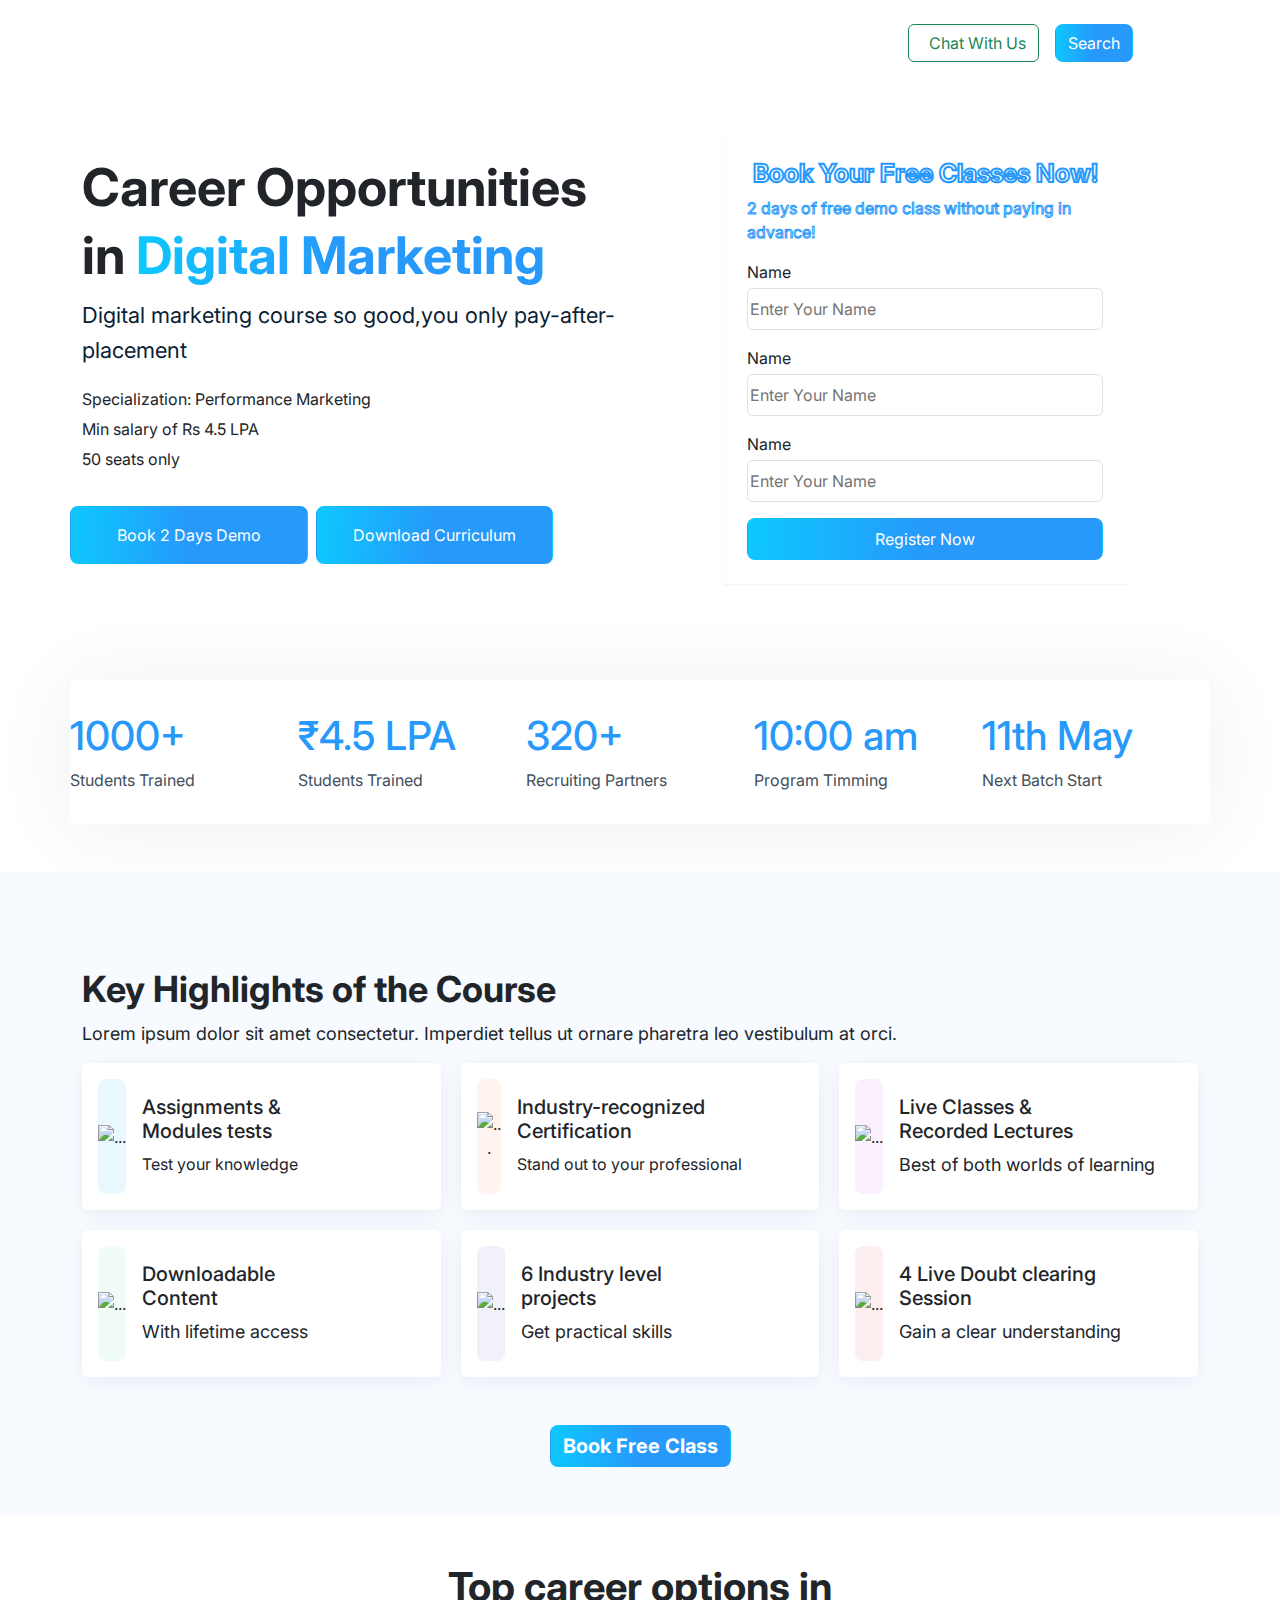
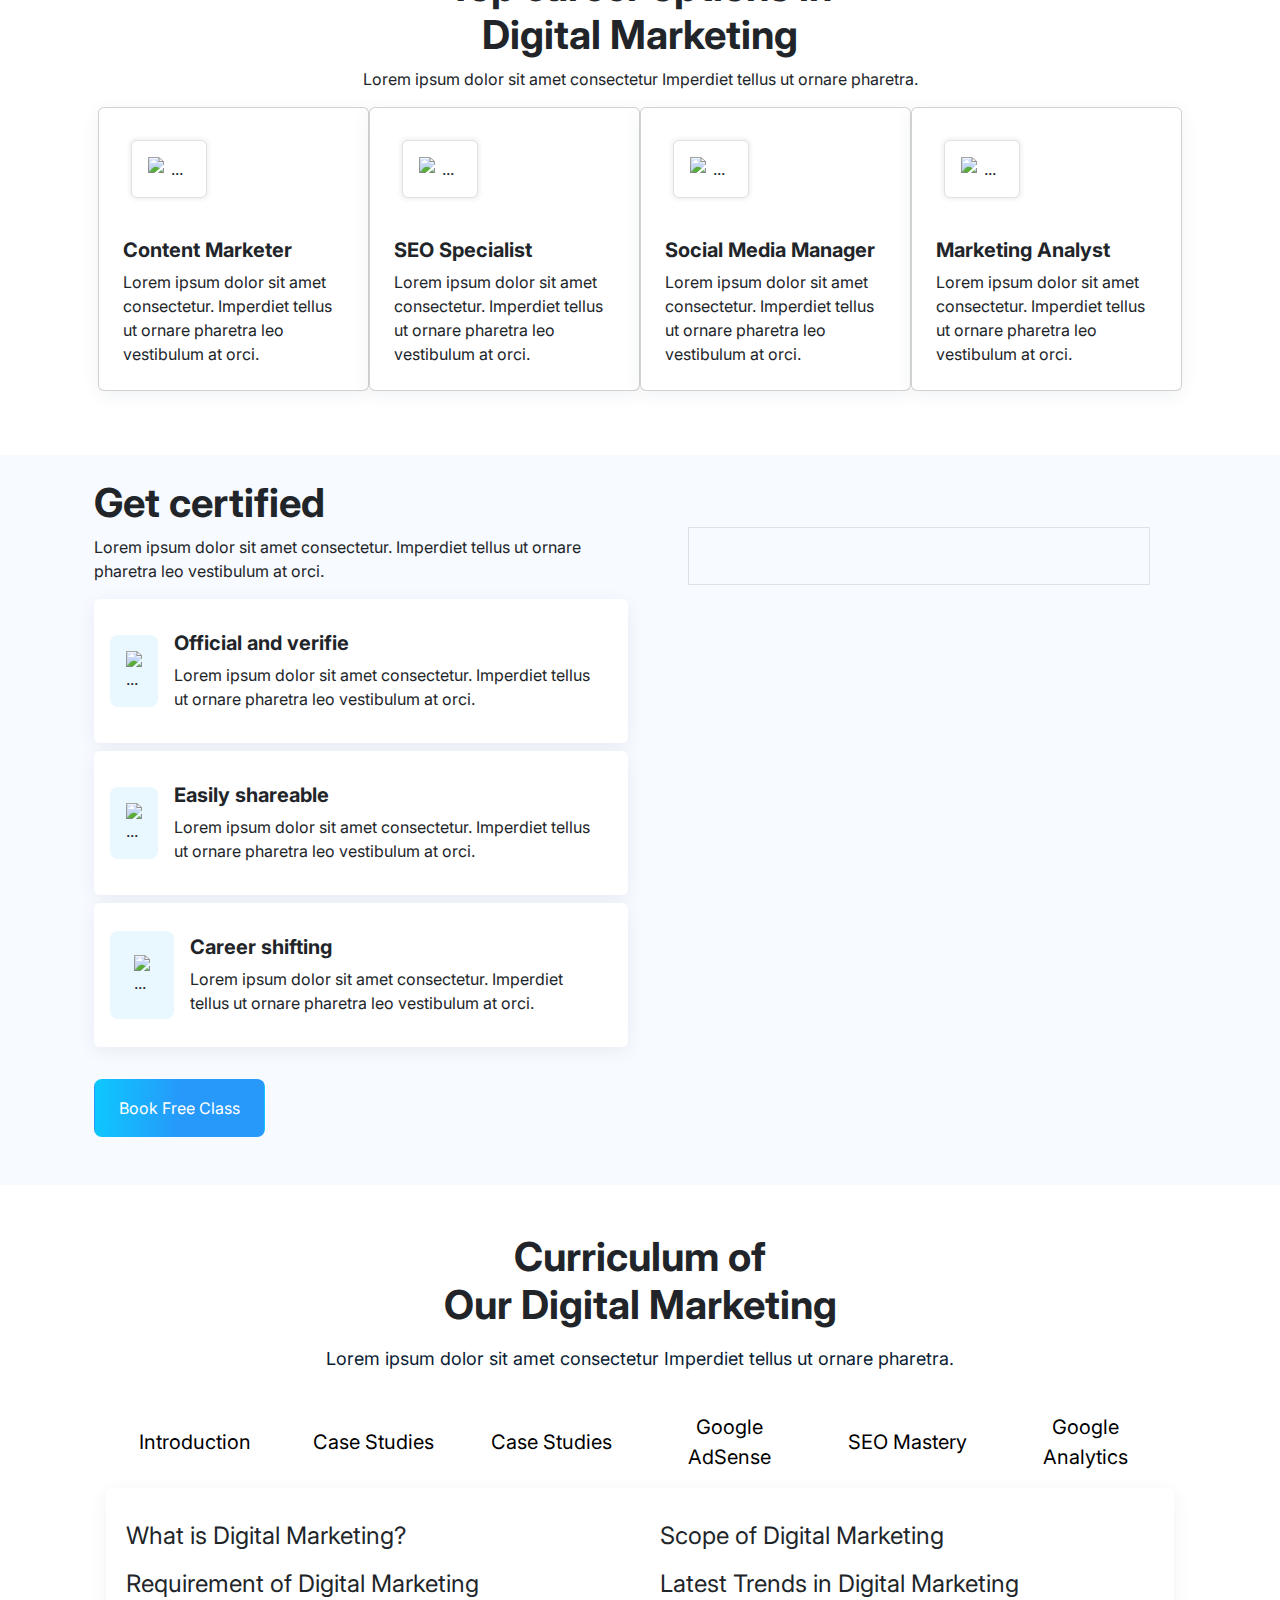
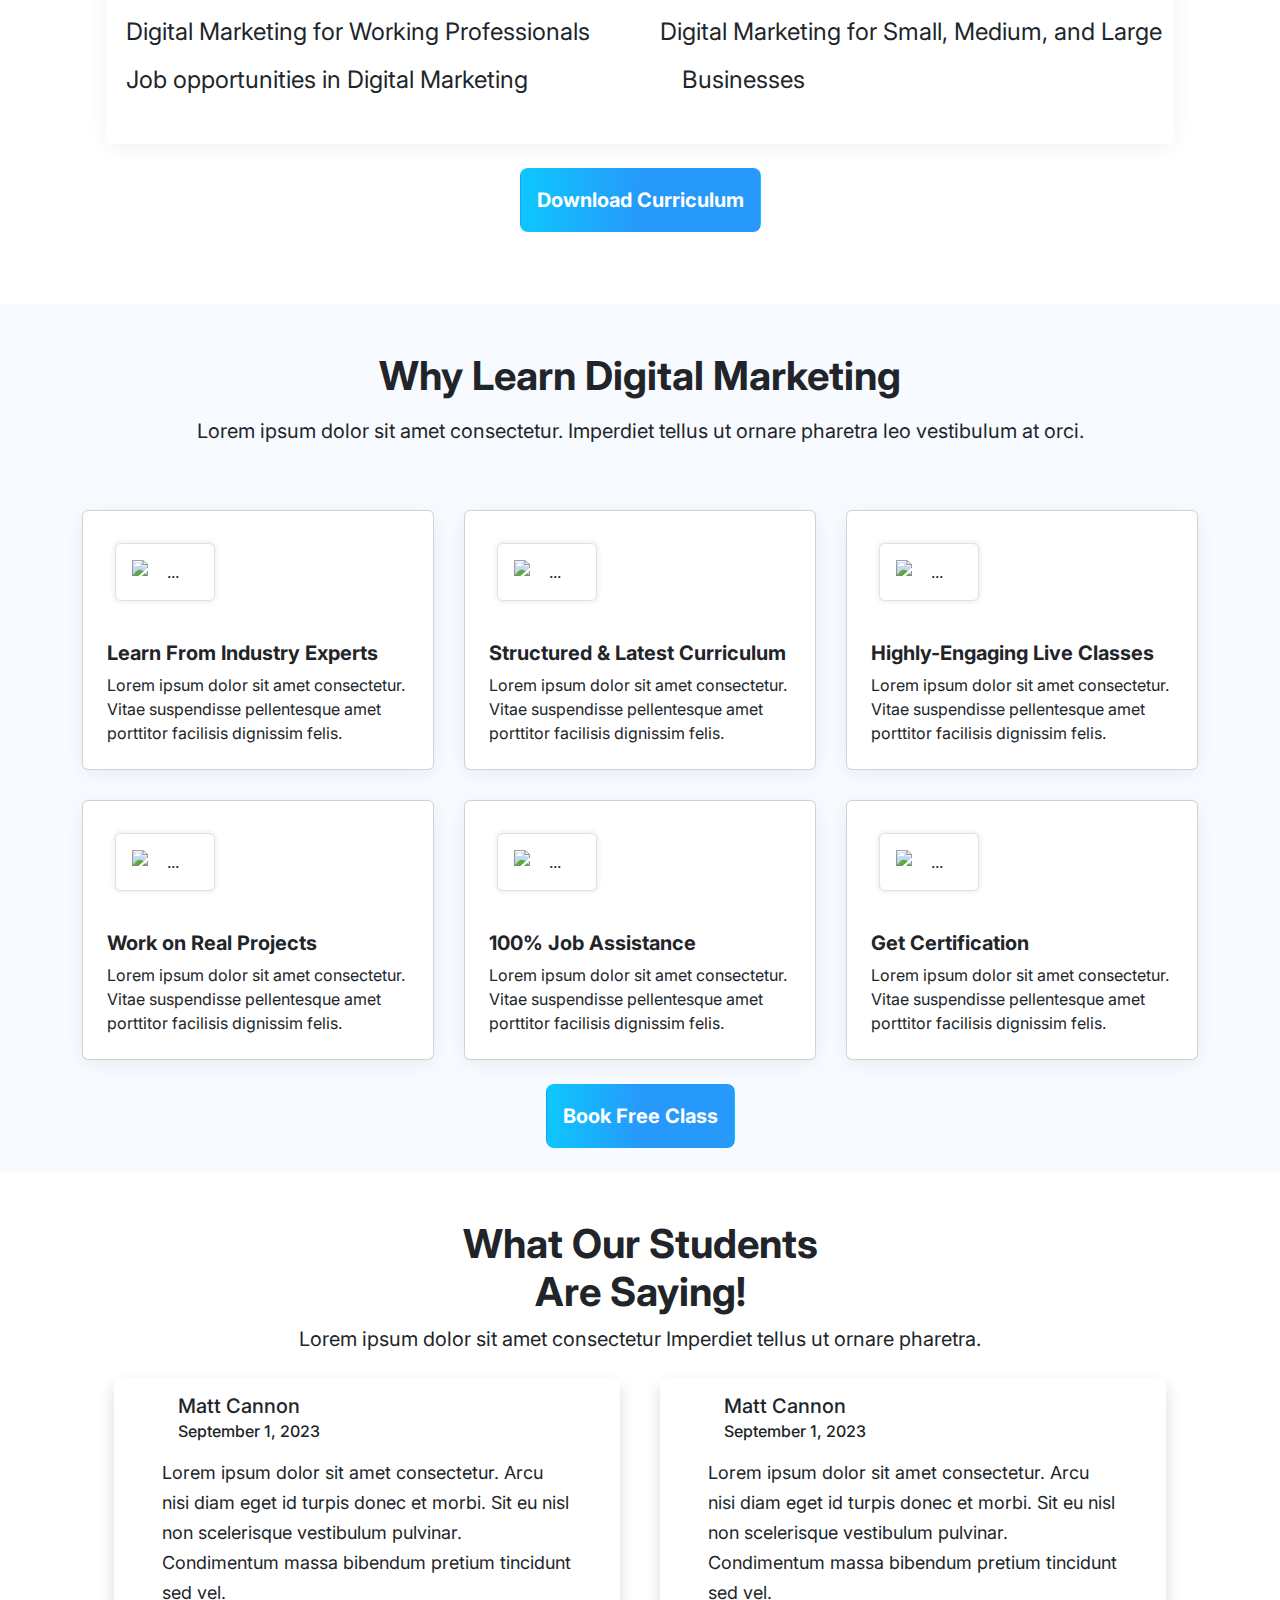
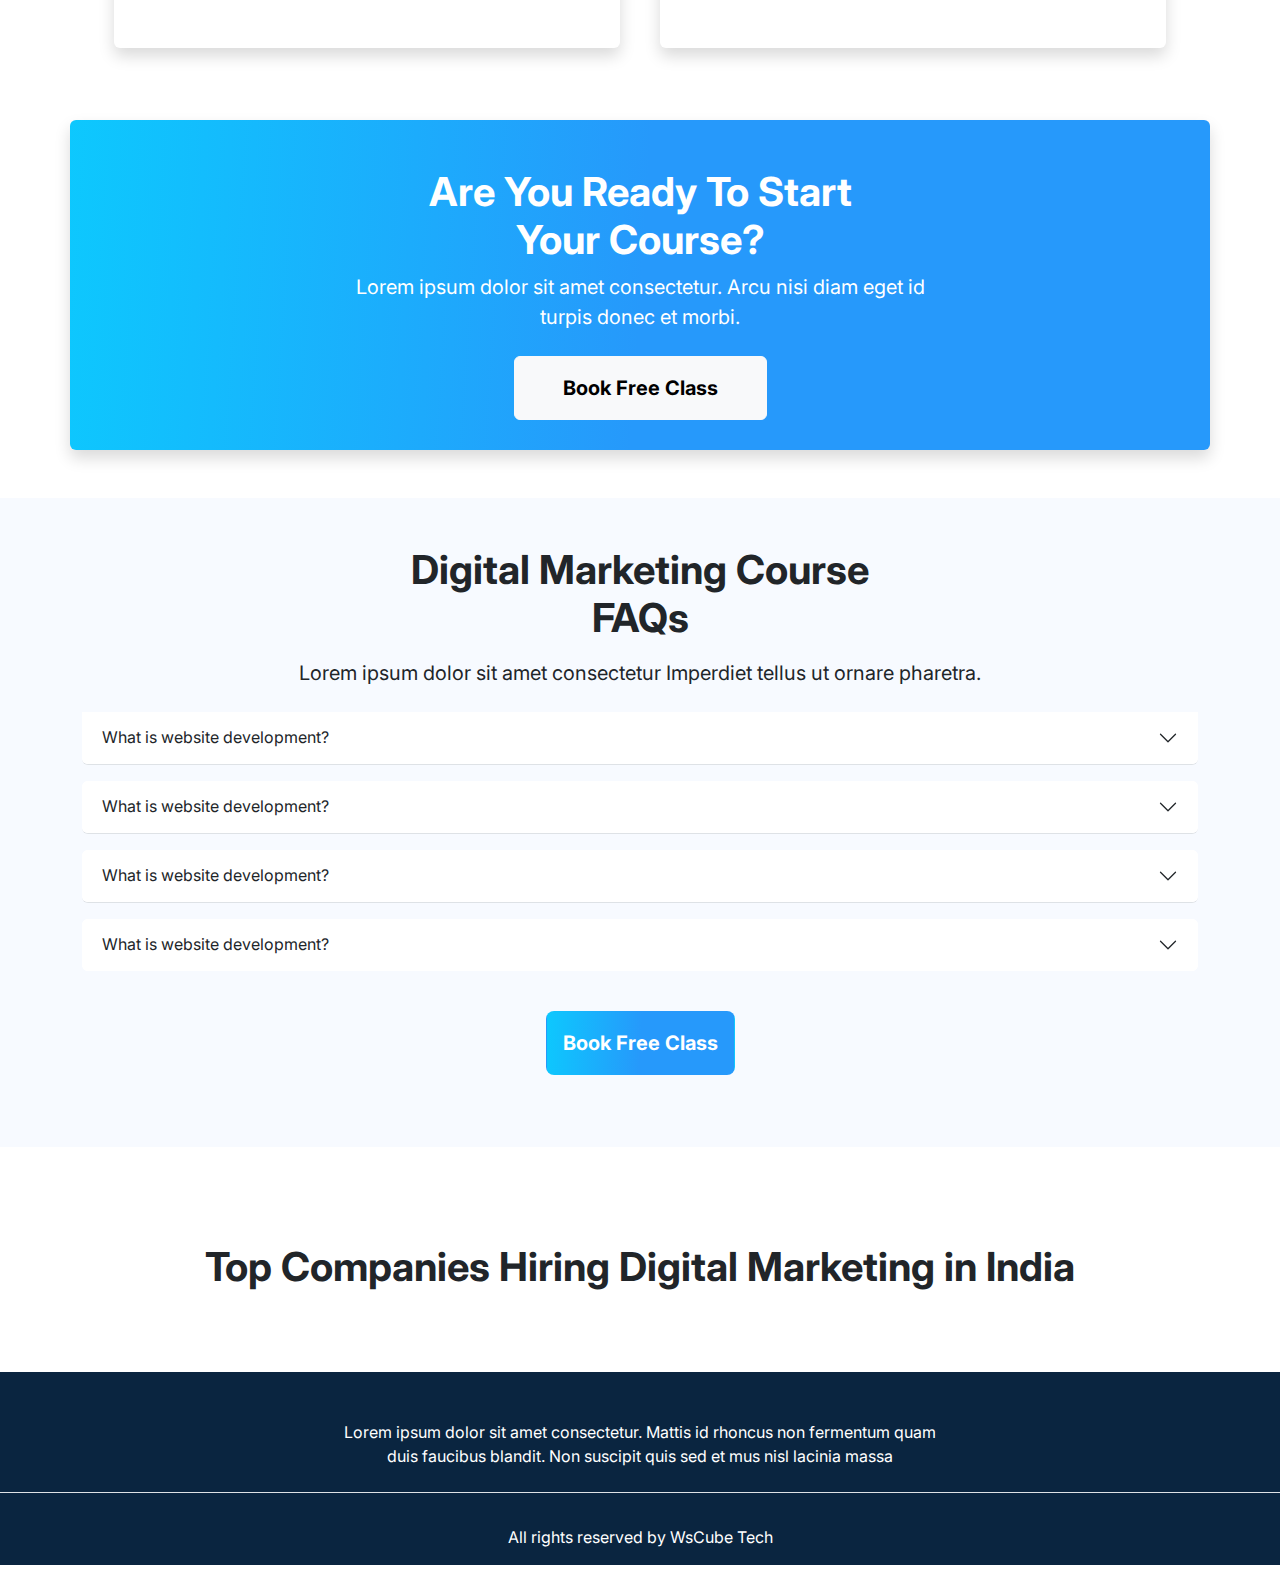
==== figma.html @ 035913d4 "Complete1" ====
<!DOCTYPE html>
<html lang="en">
<head>
    <meta charset="UTF-8">
    <meta name="viewport" content="width=device-width, initial-scale=1.0">
    <title>Document</title>
    <link rel="stylesheet" href="https://cdnjs.cloudflare.com/ajax/libs/font-awesome/6.5.2/css/all.min.css" integrity="sha512-SnH5WK+bZxgPHs44uWIX+LLJAJ9/2PkPKZ5QiAj6Ta86w+fsb2TkcmfRyVX3pBnMFcV7oQPJkl9QevSCWr3W6A==" crossorigin="anonymous" referrerpolicy="no-referrer" />
    <link href="https://cdn.jsdelivr.net/npm/bootstrap@5.3.3/dist/css/bootstrap.min.css" rel="stylesheet" integrity="sha384-QWTKZyjpPEjISv5WaRU9OFeRpok6YctnYmDr5pNlyT2bRjXh0JMhjY6hW+ALEwIH" crossorigin="anonymous">
    <link rel="stylesheet" href="./css/style.css">
    <link rel="stylesheet" href="./css/media.css">
</head>
<body>
    <header>
        <nav class="navbar bg-body-light">
            <div class="container-fluid">
              <a class="navbar-brand">
                <img src="./img/logo_black 1.svg" alt="" class="logo">
              </a>
              <form class="d-flex" role="search">
                <button class="btn rounded border-success text-success me-sm-3 me-1 fa-whatsapp-btn">
                  <i class="fa-brands fa-whatsapp me-0 me-sm-2"></i>
                    <span class="d-none d-sm-inline">Chat With Us</span>
                </button>
                <button class="btn themeBtn" type="submit">
                  <i class="fa-solid fa-magnifying-glass d-sm-none d-inline"></i>
                  <span class="d-none d-sm-inline">Search</span>
                </button>
              </form>
            </div>
          </nav>
    </header>
    <main>
      <section class="hero-section">
        <div class="container">
          <div class="row row-cols-1 row-cols-lg-2 align-items-center py-4">
            <div class="col">
              <h1>Career Opportunities <br>in <span>Digital Marketing</span></h1>
              <p>Digital marketing course so good,you only pay-after-placement</p>
              <ul class="p-0">
                <li>
                  <i class="fa-solid fa-circle-check"></i>
                  <span>Specialization: Performance Marketing</span>
                </li>
                <li>
                  <i class="fa-solid fa-circle-check"></i>
                  <span>Min salary of Rs 4.5 LPA</span>
                </li>
                <li>
                  <i class="fa-solid fa-circle-check"></i>
                  50 seats only
                </li>
              </ul>
              <div class="row pt-3 justify-content-center justify-content-lg-start px-sm-0 px-3">
                <button class="btn col-sm-5 themeBtn me-sm-2 py-3">Book 2 Days Demo</button>
                <button class="btn col-sm-5 themeBtn py-3 mt-sm-0 mt-2">
                  <i class="fa-solid fa-download"></i>
                  <span>Download Curriculum</span>
                </button>
              </div>
            </div>
            <div class="col mt-lg-0 mt-5">
              <div class="hero-section-form py-4 px-sm-5 px-2">
                <form action="" class="bg-white p-4">
                  <div>
                    <h2>Book Your Free Classes Now!</h2>
                    <p>2 days of free demo class without paying in advance!</p>
                  </div>
                  <div>
                    <label for="" class="d-block mb-1">
                      Name
                    </label>
                    <input type="text" placeholder="Enter Your Name" class="w-100 mb-3 py-2 rounded border" >
                  </div>
                  <div>
                    <label for="" class="d-block mb-1">
                      Name
                    </label>
                    <input type="text" placeholder="Enter Your Name" class="w-100 mb-3 py-2 rounded border" >
                  </div>
                  <div>
                    <label for="" class="d-block mb-1">
                      Name
                    </label>
                    <input type="text" placeholder="Enter Your Name" class="w-100 mb-3 py-2 rounded border" >
                  </div>
                  <div>
                    <input type="submit" value="Register Now" class="btn themeBtn w-100 py-2">
                  </div>
                </form>
              </div>
            </div>
          </div>
        </div>
      </section>
      <section class="Batch-detail-section">
        <div class="container py-5 ">
          <div class="row row-cols-lg-5 row-cols-sm-2 rounded row-cols-1 py-3">
            <div class="col pt-3 d-flex d-sm-block justify-content-between align-items-center px-5 px-sm-0">
              <h1>1000+</h1>
              <p>Students Trained</p>
            </div>
            <div class="col pt-3 d-flex d-sm-block justify-content-between align-items-center px-5 px-sm-0">
              <h1>₹4.5 LPA</h1>
              <p>Students Trained</p> 
            </div>
            <div class="col pt-3 d-flex d-sm-block justify-content-between align-items-center px-5 px-sm-0">
              <h1>320+</h1>
              <p>Recruiting Partners</p>
            </div>
            <div class="col pt-3 d-flex d-sm-block justify-content-between align-items-center px-5 px-sm-0">
              <h1>10:00 am</h1>
              <p>Program Timming</p>
            </div>
            <div class="col pt-3 d-flex d-sm-block justify-content-between align-items-center px-5 px-sm-0">
              <h1>11th May</h1>
              <p>Next Batch Start</p>
            </div>
          </div>
        </div>
      </section>
      <section class="highlight-section py-5">
        <div class="container text-center">
          <h4 class="pt-5">Key Highlights of the Course</h4>
          <p>Lorem ipsum dolor sit amet consectetur. Imperdiet tellus ut ornare pharetra leo vestibulum at orci. </p>
          <div class="key-highlights-block mb-5">
            <div class="card border-0 flex-row p-3">
              <div class="inner-img align-content-center align-content-center">
              <img src="./img/Paper.png" alt="..." height="70%" width="70%" >
            </div>
              <div class="card-body text-start">
                <h5 class="card-title">Assignments & <br> Modules tests</h5>
                <p class="card-text fs-6">Test your knowledge</p>
              </div>
            </div>
            <div class="card border-0 flex-row p-3">
              <div class="inner-img-2 align-content-center">
              <img src="./img/Star.png" alt="..." height="70%" width="70%" >
            </div>
              <div class="card-body text-start">
                <h5 class="card-title">Industry-recognized Certification</h5>
                <p class="card-text fs-6">Stand out to your professional</p>
              </div>
            </div>
            <div class="card border-0 flex-row p-3">
              <div class="inner-img-3 align-content-center">
              <img src="./img/Video.png" alt="..." height="70%" width="70%" >
            </div>
              <div class="card-body text-start">
                <h5 class="card-title">Live Classes & <br> Recorded Lectures</h5>
                <p class="card-text">Best of both worlds of learning</p>
              </div>
            </div>
            <div class="card border-0 flex-row p-3">
              <div class="inner-img-4 align-content-center">
              <img src="./img/Download.png" alt="..." height="70%" width="70%" >
            </div>
              <div class="card-body text-start">
                <h5 class="card-title">Downloadable <br>Content</h5>
                <p class="card-text">With lifetime access</p>
              </div>
            </div>
            <div class="card border-0 flex-row p-3">
              <div class="inner-img-5 align-content-center">
              <img src="./img/Document.png" alt="..." height="70%" width="70%" >
            </div>
              <div class="card-body text-start">
                <h5 class="card-title">6 Industry level <br>projects</h5>
                <p class="card-text">Get practical skills</p>
              </div>
            </div>
            <div class="card border-0 flex-row p-3">
              <div class="inner-img-6 align-content-center">
              <img src="./img/Chat.png" alt="..." height="70%" width="70%" >
            </div>
              <div class="card-body text-start">
                <h5 class="card-title">4 Live Doubt clearing <br>Session</h5>
                <p class="card-text">Gain a clear understanding</p>
              </div>
            </div>
            
          </div>
          <button class="btn themeBtn text-center">Book Free Class</button>
        </div>
      </section>
      <section class="carrieroption-dm-section">
        <div class="container text-center py-5">
          <h1 class="fw-bold pb-2s">Top career options in <br>Digital Marketing</h1>
          <span>Lorem ipsum dolor sit amet consectetur Imperdiet tellus ut ornare pharetra.</span>
          <div class="d-flex m-3 justify-content-between">
          <div class="card p-2" style="width: 18rem;">
            <img src="./img/Edit Square.png" class="img-thumbnail m-4 p-3 dmimg" alt="..." height="30%" width="30%">
            <div class="card-body">
              <h5 class="card-title text-start fw-bold">Content Marketer</h5>
              <p class="card-text text-start">Lorem ipsum dolor sit amet consectetur. Imperdiet tellus ut ornare pharetra leo vestibulum at orci.</p>  
            </div>
          </div>
          <div class="card p-2" style="width: 18rem;">
            <img src="./img/Search.png" class="img-thumbnail m-4 p-3" alt="..." height="30%" width="30%">
            <div class="card-body">
              <h5 class="card-title text-start fw-bold">SEO Specialist</h5>
              <p class="card-text text-start">Lorem ipsum dolor sit amet consectetur. Imperdiet tellus ut ornare pharetra leo vestibulum at orci.</p>
              
            </div>
          </div>
          <div class="card p-2" style="width: 18rem;">
            <img src="./img/3 User.png" class="img-thumbnail m-4 p-3" alt="..." height="30%" width="30%">
            <div class="card-body">
              <h5 class="card-title text-start fw-bold">Social Media Manager</h5>
              <p class="card-text text-start">Lorem ipsum dolor sit amet consectetur. Imperdiet tellus ut ornare pharetra leo vestibulum at orci.</p>
              
            </div>
          </div>
          <div class="card p-2" style="width: 18rem;">
            <img src="./img/Activity.png" class="img-thumbnail m-4 p-3" alt="..." height="30%" width="30%">
            <div class="card-body">
              <h5 class="card-title text-start fw-bold">Marketing Analyst</h5>
              <p class="card-text text-start">Lorem ipsum dolor sit amet consectetur. Imperdiet tellus ut ornare pharetra leo vestibulum at orci.</p>
              
            </div>
          </div>

        </div>

        </div>
      </section>
      <section class="certified-section">
        <div class="container p-4">
          <div class="row row-cols-1 row-cols-lg-2">
            <div class="col">
              <h1 class="fw-bold">Get certified</h1>
              <p>Lorem ipsum dolor sit amet consectetur. Imperdiet tellus ut ornare pharetra leo vestibulum at orci.</p>
              <div class="cards">
              <div class="card border-0 flex-row p-3 mb-2">
                <div class="inner-img align-content-center p-3 m-auto">
                <img src="./img/Ticket-Star.png" alt="..." >
              </div>
                <div class="card-body text-start">
                  <h5 class="card-title fw-bold">Official and verifie</h5>
                  <p class="card-text fs-6">Lorem ipsum dolor sit amet consectetur. Imperdiet tellus ut ornare pharetra leo vestibulum at orci.</p>
                </div>
              </div>
              <div class="card border-0 flex-row p-3 mb-2">
                <div class="inner-img align-content-center p-3 m-auto">
                <img src="./img/Send.png" alt="..." >
              </div>
                <div class="card-body text-start">
                  <h5 class="card-title fw-bold">Easily shareable</h5>
                  <p class="card-text fs-6">Lorem ipsum dolor sit amet consectetur. Imperdiet tellus ut ornare pharetra leo vestibulum at orci.</p>
                </div>
              </div>
              <div class="card border-0 flex-row p-3 mb-2" >
                <div class="inner-img align-content-center p-4 m-auto">
                <img src="./img/Activity.png" alt="...">
              </div>
                <div class="card-body text-start">
                  <h5 class="card-title fw-bold">Career shifting</h5>
                  <p class="card-text fs-6">Lorem ipsum dolor sit amet consectetur. Imperdiet tellus ut ornare pharetra leo vestibulum at orci.</p>
                </div>
              </div>
            </div>
            <button class="btn themeBtn my-4 px-4 py-3">Book Free Class</button>  
          </div> 
            <div class="col p-5 certificate-block" >
              <div class="border p-3">
                <img src="./img/image 134.png" alt="">
              </div>
            </div>
            </div>
          </div>
        </div>
      </section>
      <section class="curriculum-block">
        <div class="container text-center p-5">
          <h1 class="fw-bold">Curriculum of <br>Our Digital Marketing</h1>
          <p class="p-2">Lorem ipsum dolor sit amet consectetur Imperdiet tellus ut ornare pharetra.</p>
        <div class="row">
          <button class=" col fs-5 m-2 p-2 ">Introduction</button>
          <button class=" col fs-5 m-2 p-2 ">Case Studies</button>
          <button class=" col fs-5 m-2 p-2 ">Case Studies</button>
          <button class=" col fs-5 m-2 p-2 ">Google AdSense</button>
          <button class=" col fs-5 m-2 p-2 ">SEO Mastery</button>
          <button class=" col fs-5 m-2 p-2 ">Google Analytics</button>
        </div>
        <div class="row rounded py-4 quest row-cols-1 row-cols-lg-2">
          <ul class="col text-start lh-lg fs-4">
            <li><i class="fa-regular fa-circle-check me-2"></i>What is Digital Marketing?</li>
            <li><i class="fa-regular fa-circle-check me-2"></i>Requirement of Digital Marketing</li>
            <li><i class="fa-regular fa-circle-check me-2"></i>Digital Marketing for Working Professionals</li>
            <li><i class="fa-regular fa-circle-check me-2"></i>Job opportunities in Digital Marketing</li>
          </ul>
          <ul class="col text-start lh-lg fs-4">
            <li><i class="fa-regular fa-circle-check me-2"></i>Scope of Digital Marketing</li>
            <li><i class="fa-regular fa-circle-check me-2"></i>Latest Trends in Digital Marketing</li>
            <li><i class="fa-regular fa-circle-check me-2 "></i>Digital Marketing for Small, Medium, and Large <span> Businesses</span></li>
          </ul>
        </div>
        <button class="btn themeBtn p-3 fw-bold fs-5 my-4">Download Curriculum</button>
        </div>

      </section>
      <section class="whylearn-section">
        <div class="container text-center">
          <h1 class="fw-bold pt-5">Why Learn Digital Marketing</h1>
          <p class="pt-2 fs-5">Lorem ipsum dolor sit amet consectetur. Imperdiet tellus ut ornare pharetra leo vestibulum at orci.</p>
          <div class="whylearn-card pt-5">
            <div class="card p-2">
              <img src="./img/Edit Square.png" class="img-thumbnail m-4 p-3 " alt="..." height="30%" width="30%">
              <div class="card-body">
                <h5 class="card-title text-start fw-bold">Learn From Industry Experts</h5>
                <p class="card-text text-start">Lorem ipsum dolor sit amet consectetur. Vitae suspendisse pellentesque amet porttitor facilisis dignissim felis.</p>  
              </div>
            </div>
            <div class="card p-2" >
              <img src="./img/Edit Square.png" class="img-thumbnail m-4 p-3 " alt="..." height="30%" width="30%">
              <div class="card-body">
                <h5 class="card-title text-start fw-bold">Structured & Latest Curriculum</h5>
                <p class="card-text text-start">Lorem ipsum dolor sit amet consectetur. Vitae suspendisse pellentesque amet porttitor facilisis dignissim felis.</p>  
              </div>
            </div>
            <div class="card p-2" >
              <img src="./img/Edit Square.png" class="img-thumbnail m-4 p-3 " alt="..." height="30%" width="30%">
              <div class="card-body">
                <h5 class="card-title text-start fw-bold">Highly-Engaging Live Classes</h5>
                <p class="card-text text-start">Lorem ipsum dolor sit amet consectetur. Vitae suspendisse pellentesque amet porttitor facilisis dignissim felis.</p>  
              </div>
            </div>
            <div class="card p-2" >
              <img src="./img/Edit Square.png" class="img-thumbnail m-4 p-3 " alt="..." height="30%" width="30%">
              <div class="card-body">
                <h5 class="card-title text-start fw-bold">Work on Real Projects</h5>
                <p class="card-text text-start">Lorem ipsum dolor sit amet consectetur. Vitae suspendisse pellentesque amet porttitor facilisis dignissim felis.</p>  
              </div>
            </div>
            <div class="card p-2" >
              <img src="./img/Edit Square.png" class="img-thumbnail m-4 p-3 " alt="..." height="30%" width="30%">
              <div class="card-body">
                <h5 class="card-title text-start fw-bold">100% Job Assistance</h5>
                <p class="card-text text-start">Lorem ipsum dolor sit amet consectetur. Vitae suspendisse pellentesque amet porttitor facilisis dignissim felis.</p>  
              </div>
            </div>
            <div class="card p-2">
              <img src="./img/Edit Square.png" class="img-thumbnail m-4 p-3 " alt="..." height="30%" width="30%">
              <div class="card-body">
                <h5 class="card-title text-start fw-bold">Get Certification</h5>
                <p class="card-text text-start">Lorem ipsum dolor sit amet consectetur. Vitae suspendisse pellentesque amet porttitor facilisis dignissim felis.</p>  
              </div>
            </div>
          </div>
          <button class="btn themeBtn p-3 fw-bold fs-5 my-4">Book Free Class</button>
        </div>
      </section>
      <section class="feedback">
        <div class="container  p-5">
          <h1 class="fw-bold text-center">What Our Students <br>Are Saying!</h1>
          <p class="fs-5 text-center">Lorem ipsum dolor sit amet consectetur Imperdiet tellus ut ornare pharetra.</p>
          <div class="row my-4 gap-4">
            <div class="col shadow rounded mx-2 px-5 py-3">
            <div class="card-head d-flex justify-content-start align-items-center">
              <img src="./img/Ellipse 95.png" alt="">
              <h5 class="px-3">Matt Cannon<span class="fs-6"> <br>September 1, 2023 </span></h5>
            </div>
            <div class="card-content py-2">
              <p>Lorem ipsum dolor sit amet consectetur. Arcu nisi diam eget id turpis donec et morbi. Sit eu nisl non scelerisque vestibulum pulvinar. Condimentum massa bibendum pretium tincidunt sed vel.</p>
            </div>
              </div>
              <div class="col shadow rounded mx-2 px-5 py-3">
                <div class="card-head d-flex justify-content-start align-items-center ">
                <img src="./img/Ellipse 96.png" alt="">
                <h5 class="px-3">Matt Cannon<span class="fs-6"> <br>September 1, 2023 </span></h5>
              </div>
                <div class="card-content py-2">
                  <p>Lorem ipsum dolor sit amet consectetur. Arcu nisi diam eget id turpis donec et morbi. Sit eu nisl non scelerisque vestibulum pulvinar. Condimentum massa bibendum pretium tincidunt sed vel.</p>
                </div>
              </div>
              </div>
            </div>
            <div class="container shadow rounded text-center d-flex justify-content-between px-0 ">
              <div class="div-img"></div>
              <div>
              <h1 class="fw-bold text-white pt-5">Are You Ready To Start <br> Your Course?</h1>
              <p class="fs-5 mt-2 text-white">Lorem ipsum dolor sit amet consectetur. Arcu nisi diam eget id <br> turpis donec et morbi.</p>
              <button class="btn btn-light mt-2 fw-bold fs-5 p-3 px-5">Book Free Class</button>
            </div>
            <div class="div-img2"></div>
            </div>
      </section>
      <section class="FAQ mt-5 py-5">
        <div class="container text-center">
          <h1 class="fw-bold text-center">Digital Marketing Course <br> FAQs</h1>
         <p class="text-center py-2 fs-5"> Lorem ipsum dolor sit amet consectetur Imperdiet tellus ut ornare pharetra.</p>
          <div class="accordion accordion-flush" id="accordionFlushExample">
            <div class="accordion-item rounded-bottom my-3">
              <h2 class="accordion-header rounded">
                <button class="accordion-button collapsed rounded" type="button" data-bs-toggle="collapse" data-bs-target="#flush-collapseOne" aria-expanded="false" aria-controls="flush-collapseOne">
                  What is website development?
                </button>
              </h2>
              <div id="flush-collapseOne" class="accordion-collapse collapse" data-bs-parent="#accordionFlushExample">
                <div class="accordion-body">Lorem ipsum dolor sit amet consectetur. Mattis id rhoncus non fermentum quam duis faucibus blandit. Non suscipit quis sed et mus nisl lacinia massa. Dignissim in adipiscing amet nisi eu semper augue. Amet dignissim blandit mi amet felis et malesuada. Sit. </div>
              </div>
            </div>
            <div class="accordion-item rounded my-3">
              <h2 class="accordion-header">
                <button class="accordion-button collapsed rounded" type="button" data-bs-toggle="collapse" data-bs-target="#flush-collapseTwo" aria-expanded="false" aria-controls="flush-collapseTwo">
                  What is website development?
                </button>
              </h2>
              <div id="flush-collapseTwo" class="accordion-collapse collapse" data-bs-parent="#accordionFlushExample">
                <div class="accordion-body">Lorem ipsum dolor sit amet consectetur. Mattis id rhoncus non fermentum quam duis faucibus blandit. Non suscipit quis sed et mus nisl lacinia massa. Dignissim in adipiscing amet nisi eu semper augue. Amet dignissim blandit mi amet felis et malesuada. Sit.</div>
              </div>
            </div>
            <div class="accordion-item rounded my-3">
              <h2 class="accordion-header">
                <button class="accordion-button collapsed rounded" type="button" data-bs-toggle="collapse" data-bs-target="#flush-collapseThree" aria-expanded="false" aria-controls="flush-collapseThree">
                  What is website development?
                </button>
              </h2>
              <div id="flush-collapseThree" class="accordion-collapse collapse" data-bs-parent="#accordionFlushExample">
                <div class="accordion-body">Lorem ipsum dolor sit amet consectetur. Mattis id rhoncus non fermentum quam duis faucibus blandit. Non suscipit quis sed et mus nisl lacinia massa. Dignissim in adipiscing amet nisi eu semper augue. Amet dignissim blandit mi amet felis et malesuada. Sit.</div>
              </div>
            </div>
            <div class="accordion-item rounded my-3">
              <h2 class="accordion-header">
                <button class="accordion-button collapsed rounded" type="button" data-bs-toggle="collapse" data-bs-target="#flush-collapseFour" aria-expanded="false" aria-controls="flush-collapseThree">
                  What is website development?
                </button>
              </h2>
              <div id="flush-collapseFour" class="accordion-collapse collapse" data-bs-parent="#accordionFlushExample">
                <div class="accordion-body">Lorem ipsum dolor sit amet consectetur. Mattis id rhoncus non fermentum quam duis faucibus blandit. Non suscipit quis sed et mus nisl lacinia massa. Dignissim in adipiscing amet nisi eu semper augue. Amet dignissim blandit mi amet felis et malesuada. Sit.</div>
              </div>
            </div>
          </div>
          <button class="btn themeBtn p-3 fw-bold fs-5 my-4">Book Free Class</button>
        </div>
      </section>
      <section class="company-section"> 
        <div class="container text-center py-5">
          <h1 class="fw-bold pt-5">Top Companies Hiring Digital Marketing in India</h1>
          <img src="./img/image 144.png" alt="" class="pt-4">
        </div>
      </section>
      <footer class="text-center">
        <img src="./img/logo_black 2.png" alt="" class="mt-5">
        <p class="text-white border-bottom pb-4">Lorem ipsum dolor sit amet consectetur. Mattis id rhoncus non fermentum quam <br>duis faucibus blandit. Non suscipit quis sed et mus nisl lacinia massa</p>
        <p class="text-white py-3">All rights reserved by WsCube Tech</p>
      </footer>
    </main> 


    <script src="https://cdn.jsdelivr.net/npm/@popperjs/core@2.11.8/dist/umd/popper.min.js" integrity="sha384-I7E8VVD/ismYTF4hNIPjVp/Zjvgyol6VFvRkX/vR+Vc4jQkC+hVqc2pM8ODewa9r" crossorigin="anonymous"></script>
    <script src="https://cdn.jsdelivr.net/npm/bootstrap@5.3.3/dist/js/bootstrap.min.js" integrity="sha384-0pUGZvbkm6XF6gxjEnlmuGrJXVbNuzT9qBBavbLwCsOGabYfZo0T0to5eqruptLy" crossorigin="anonymous"></script>
</body>
</html>
---- css/style.css ----
@import url('https://fonts.googleapis.com/css2?family=Inter:wght@100..900&display=swap');

:root{
    --theme-blue-color:#2699fb ;
}

*{
    font-family: "Inter", sans-serif;
    font-optical-sizing: auto;
    font-style: normal; 
    list-style: none;
}

header{
    padding: 15px 135px;
}

.themeBtn{
    background: linear-gradient(93.77deg, #0ACEFE -6.36%, #2699FB 50.16%);
    color: white;
    border-radius: 8px ;
}

.themeBtn:hover{
    background: transparent;
    border-color: black;
    color: black;
}

.hero-section >.container .row >.col:first-child h1{
    font-family: Inter;
    font-size: 52px;
    font-weight: 700;
    line-height: 68px;
    text-align: left;
    background-image: url(../img/Vector\ 63.png);
    background-repeat: no-repeat;
    background-size: 60%;
    background-position: 45% 98%;
}

.hero-section >.container .row >.col:first-child h1 span{
    background: linear-gradient(93.77deg, #0ACEFE -6.36%, #2699FB 50.16%);
    -webkit-background-clip: text;
    -webkit-text-fill-color: transparent;
}

.hero-section >.container .row >.col:first-child p{
    font-size: 22px;
    font-weight: 400;
    line-height: 35px;
    text-align: left;
    color: #0A2134;
}

.hero-section >.container .row >.col:first-child ul li i{
    color: var(--theme-blue-color);
}
.hero-section >.container .row >.col:first-child ul li{
    line-height: 30px;
}

.hero-section-form{
    max-width:500px;
    margin: auto;
    background-image: url(../img/Ellipse\ 92.png);
    background-size: contain;
    background-repeat: no-repeat;
}

.hero-section-form form{
    box-shadow: 0 1px 2px 0 #1018280F;
}

.hero-section-form form >div:first-child h2{
    font-size: 25px;
    font-weight:700;
    text-align: center;
    color: white;
    -webkit-text-stroke: 2px var(--theme-blue-color);
}
.hero-section-form form >div:first-child p{
    font-size: 16px;
    font-weight:400;
    color: white;
    -webkit-text-stroke: 1px var(--theme-blue-color); 
}

.Batch-detail-section >.container .row{
    box-shadow: 0px 4px 80px -2px #002F5814;
}

.Batch-detail-section >.container .row>.col h1{
    color: var(--theme-blue-color);
}
.Batch-detail-section >.container .row>.col p{
    color:#43505B;
}

.highlight-section{
    background-color:#F7FAFF;
}

.highlight-section >.container h4{
font-size: 36px;
font-weight: 700;
line-height: 43.57px;
text-align: left;
}


.highlight-section >.container p{
font-size: 18px;
font-weight: 400;
line-height: 27px;
text-align: left;
}
.highlight-section >.container button{
font-size: 20px;
font-weight: 700;
line-height: 28px;
}

.key-highlights-block{
    display: grid;
    grid-template-columns: repeat(3, 1fr);
    gap: 20px;
    border-radius: 8px;
}

.inner-img{
    background-color: #E9f8ff;
    border-radius: 8px;
}

.inner-img-2{
    background-color: #fff4ef;
    border-radius: 8px;
}

.inner-img-3{
    background-color: #FBF0FD ;
    border-radius: 8px;
}

.inner-img-4{
    background-color:#f0fcf6 ;
    border-radius: 8px;
}

.inner-img-5{
    background-color:#f1f1fc ;
    border-radius: 8px;
}

.inner-img-6{
    background-color: #fdefef ;
    border-radius: 8px;
}

.card{
    box-shadow: 0px 4px 20px -2px #002F5814;
}

.img-thumbnail{
box-shadow: 0px 0px 4px 2px #1018280F;
}

.certified-section{
    background-color:#F7FAFF;
}

.certificate-block{
    background-image: url(../img/image\ 136.png), url(../img/Ellipse\ 94.png);
    background-repeat: no-repeat, no-repeat;
    background-position: 7% 10%,  65% 95%;
}

.curriculum-block > .container p{
    font-size: 18px;
    color: #0A2134;
}

.curriculum-block >.container >.row button{
    border: none;
    background-color: white;
    transition: 0.2s;
}

.curriculum-block >.container >.row button:hover{
    background-color: #f3f4f7;
    border-bottom: 3px solid var(--theme-blue-color);
}

.curriculum-block >.container >.row ul li i{
    color: var(--theme-blue-color);
}

.quest{
    box-shadow: 0px 4px 20px -2px #002F5814;

}

.whylearn-section{
    background-color:#F7FAFF;
}

.curriculum-block > .container > .row ul li span{
   padding-left: 30px;
}

.whylearn-card{
    display: grid;
    grid-template-columns: 1fr 1fr 1fr;
    gap: 30px;
}


.card-content{
font-size: 18px;
font-weight: 400;
line-height: 30px;
}

.feedback .container:last-child{
    background: linear-gradient(93.77deg, #0ACEFE -6.36%, #2699FB 50.16%);
}

.div-img{
    height: 330px;
    width: 215px;
    background-image: url(../img/image\ 145.png);
    background-repeat: no-repeat;
    background-size: contain;
    background-position: 0% 0%;
}
.div-img2{
    height: 330px;
    width: 215px;
    background-image: url(../img/image\ 146.png);
    background-repeat: no-repeat;
    background-size: contain;
    background-position: 100% 90%;
}

.accordion-body{
font-size: 16px;
font-weight: 400;
line-height: 24px;
text-align: left;
}

.FAQ{
    background-color:#F7FAFF;   
}

footer{
    background-color: #0a2540;
}
---- css/media.css ----
@media only screen and (max-width:992px){
    header{
        padding: 5px 20px;
    }

    .highlight-section >.container h4{
        font-size: 30px;
        font-weight: 500;
        line-height: 30px;
        text-align: center;
        }
   
    .key-highlights-block{
        display: grid;
        grid-template-columns: repeat(2, 1fr);
        gap: 10px;
        border-radius: 8px;
    }
    .whylearn-card{
        display: grid;
        grid-template-columns: 1fr 1fr;
        gap: 20px;
    }
}

@media only screen and (max-width:576px){
    header{
        padding: 4px;
    }

    .logo{
        width: 100px;
    }

    .fa-whatsapp-btn{
        border: none !important;
    }
    .fa-whatsapp-btn i{
        font-size: 28px !important;
    }

    .hero-section >.container .row >.col:first-child h1{
        font-size: 32px;
        line-height: 40px;
        text-align: center;
    }

    .highlight-section >.container h4{
        font-size: 30px;
        font-weight: 500;
        line-height: 30px;
        text-align: center;
        }
   
    .key-highlights-block{
        display: grid;
        grid-template-columns: 1fr;
        gap: 10px;
        border-radius: 8px;
    }
    .Batch-detail-section >.container .row>.col{
        border-bottom: 1px solid;
        border-color: var(--theme-blue-color) ;
    }

    .whylearn-card{
        display: grid;
        grid-template-columns: 1fr;
        gap: 20px;
    }
}
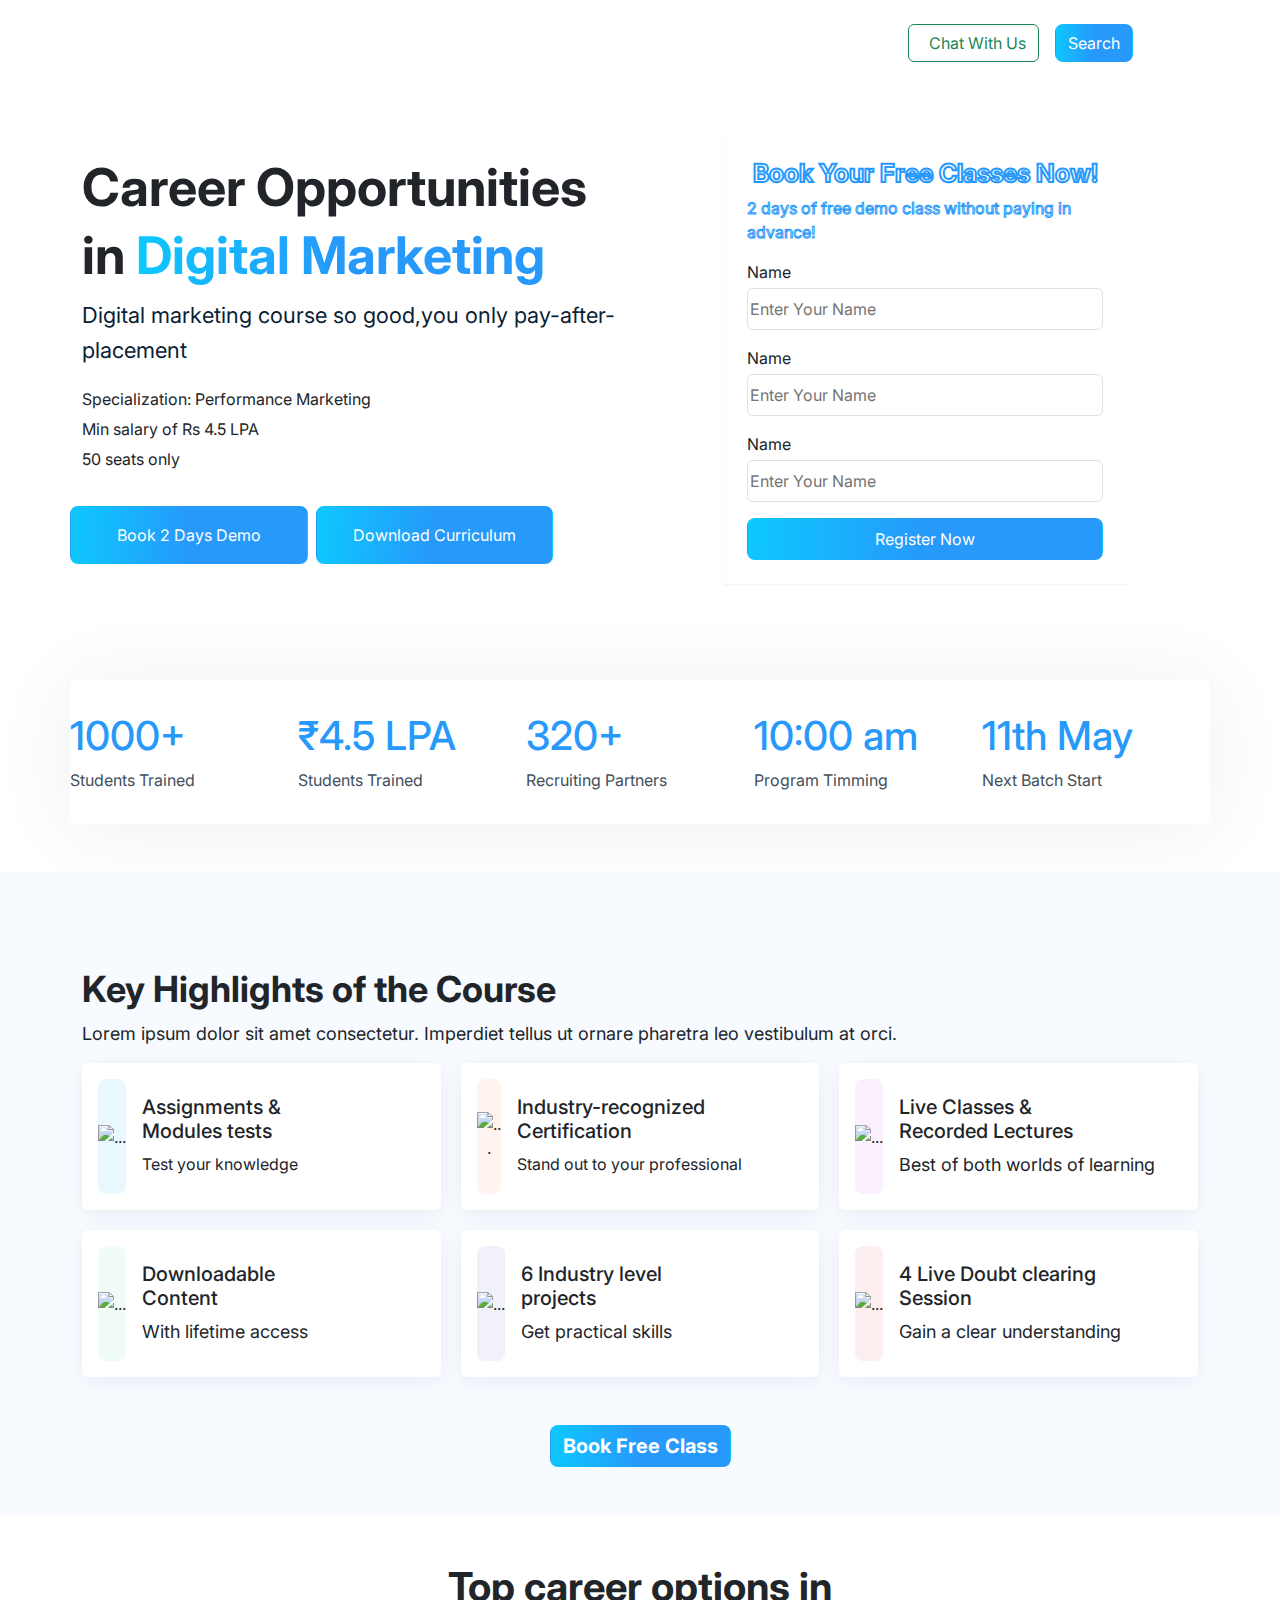
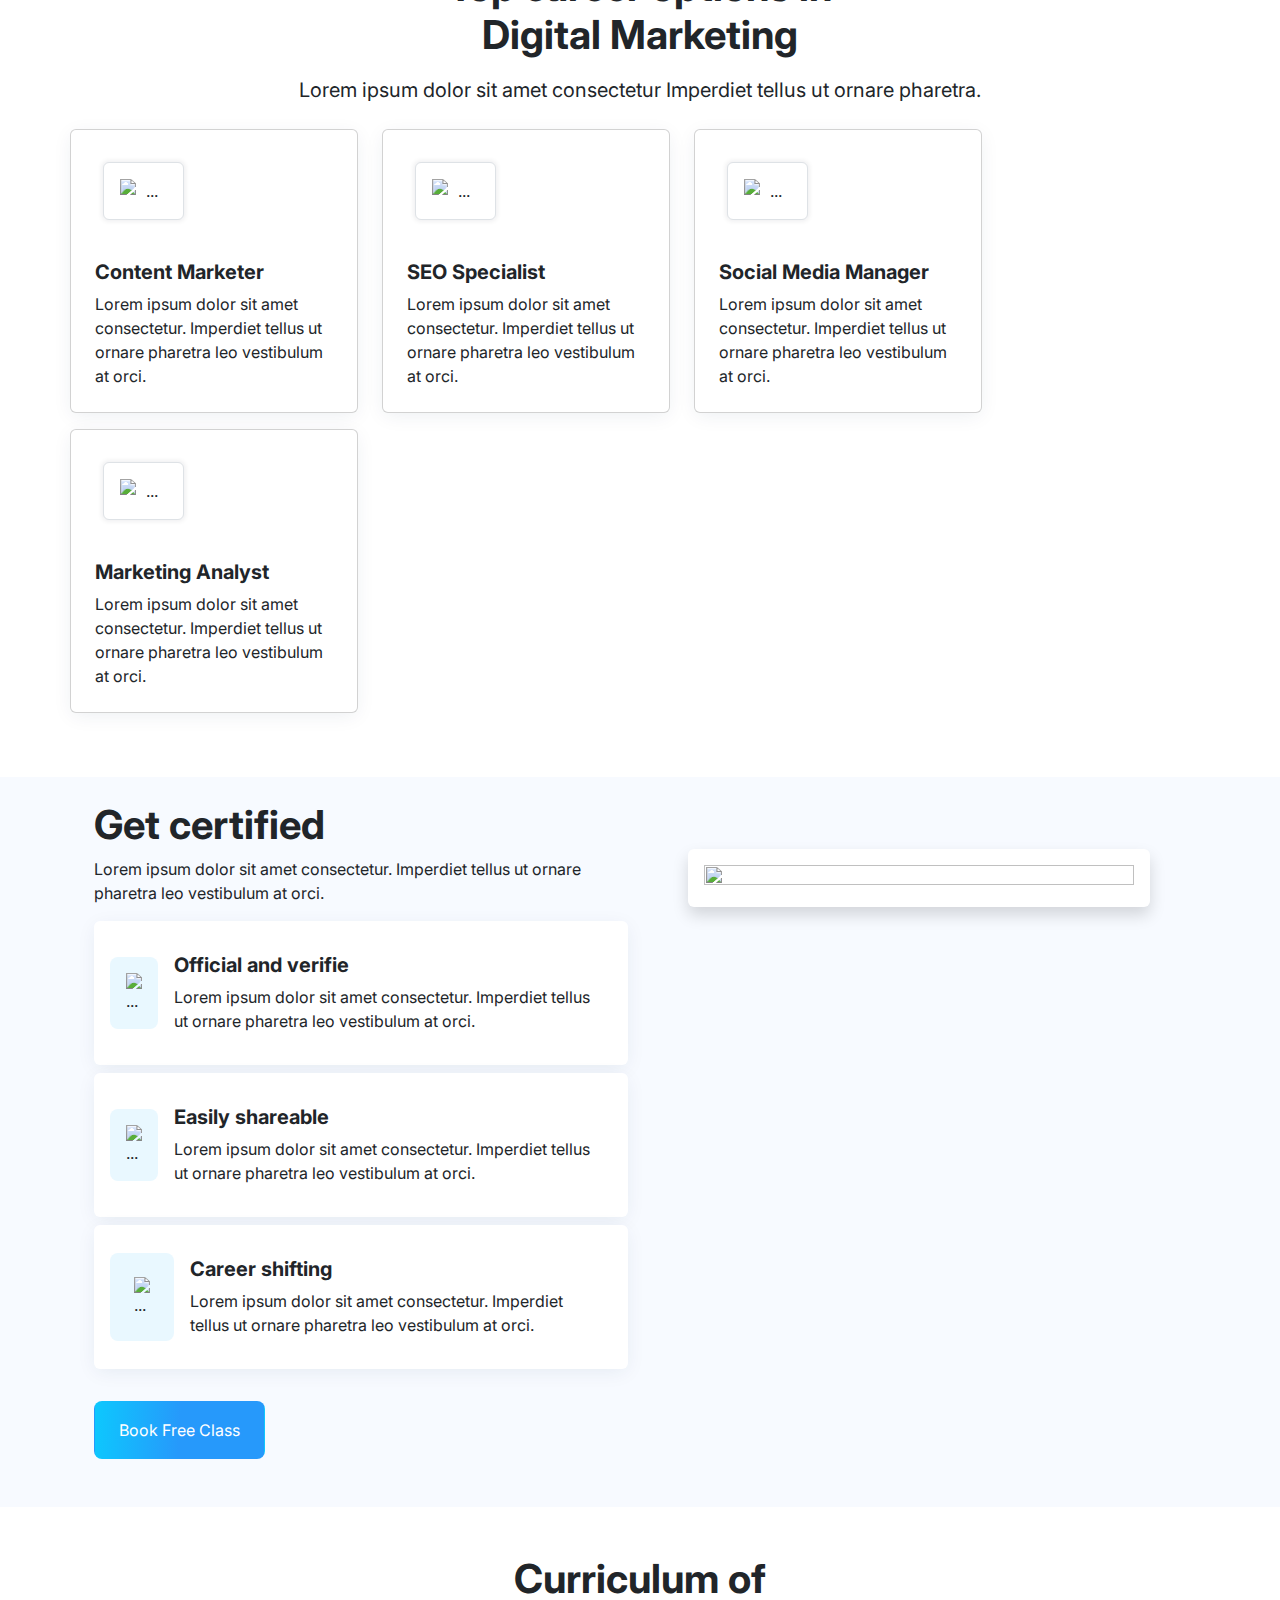
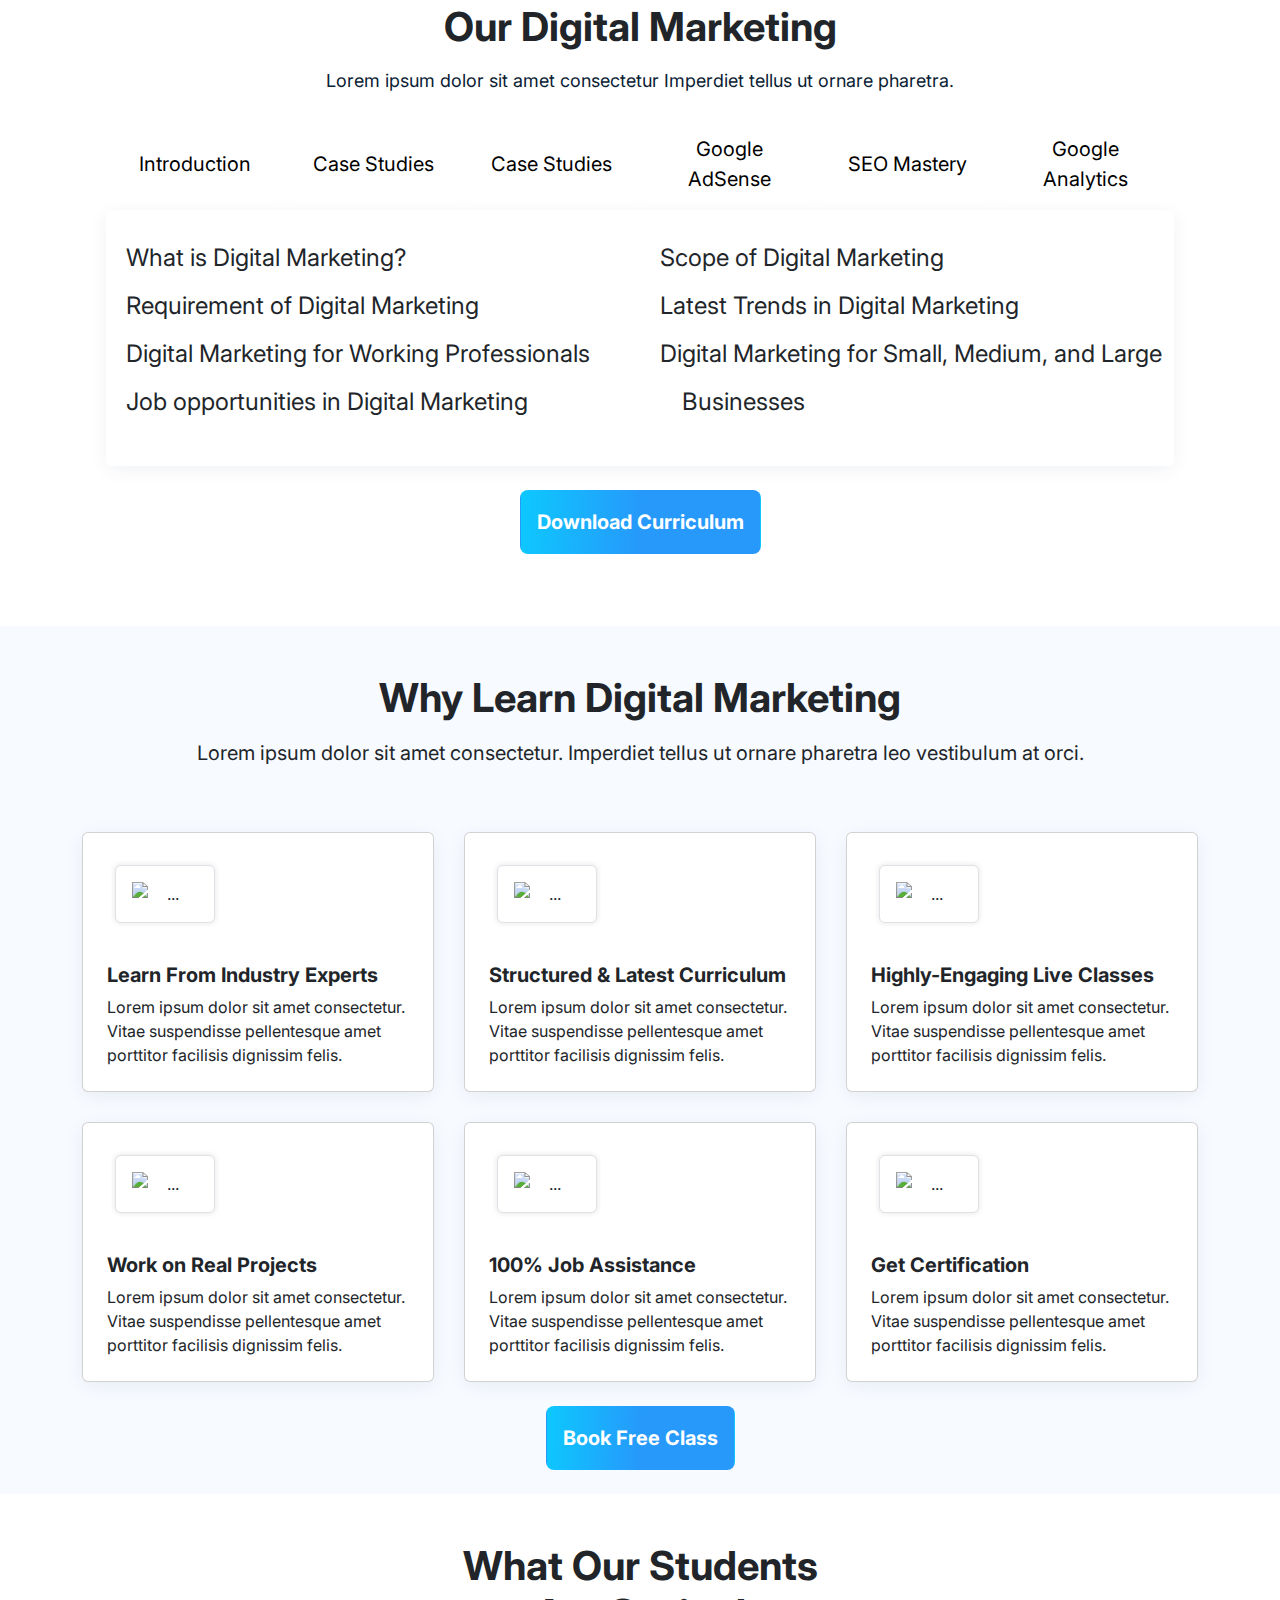
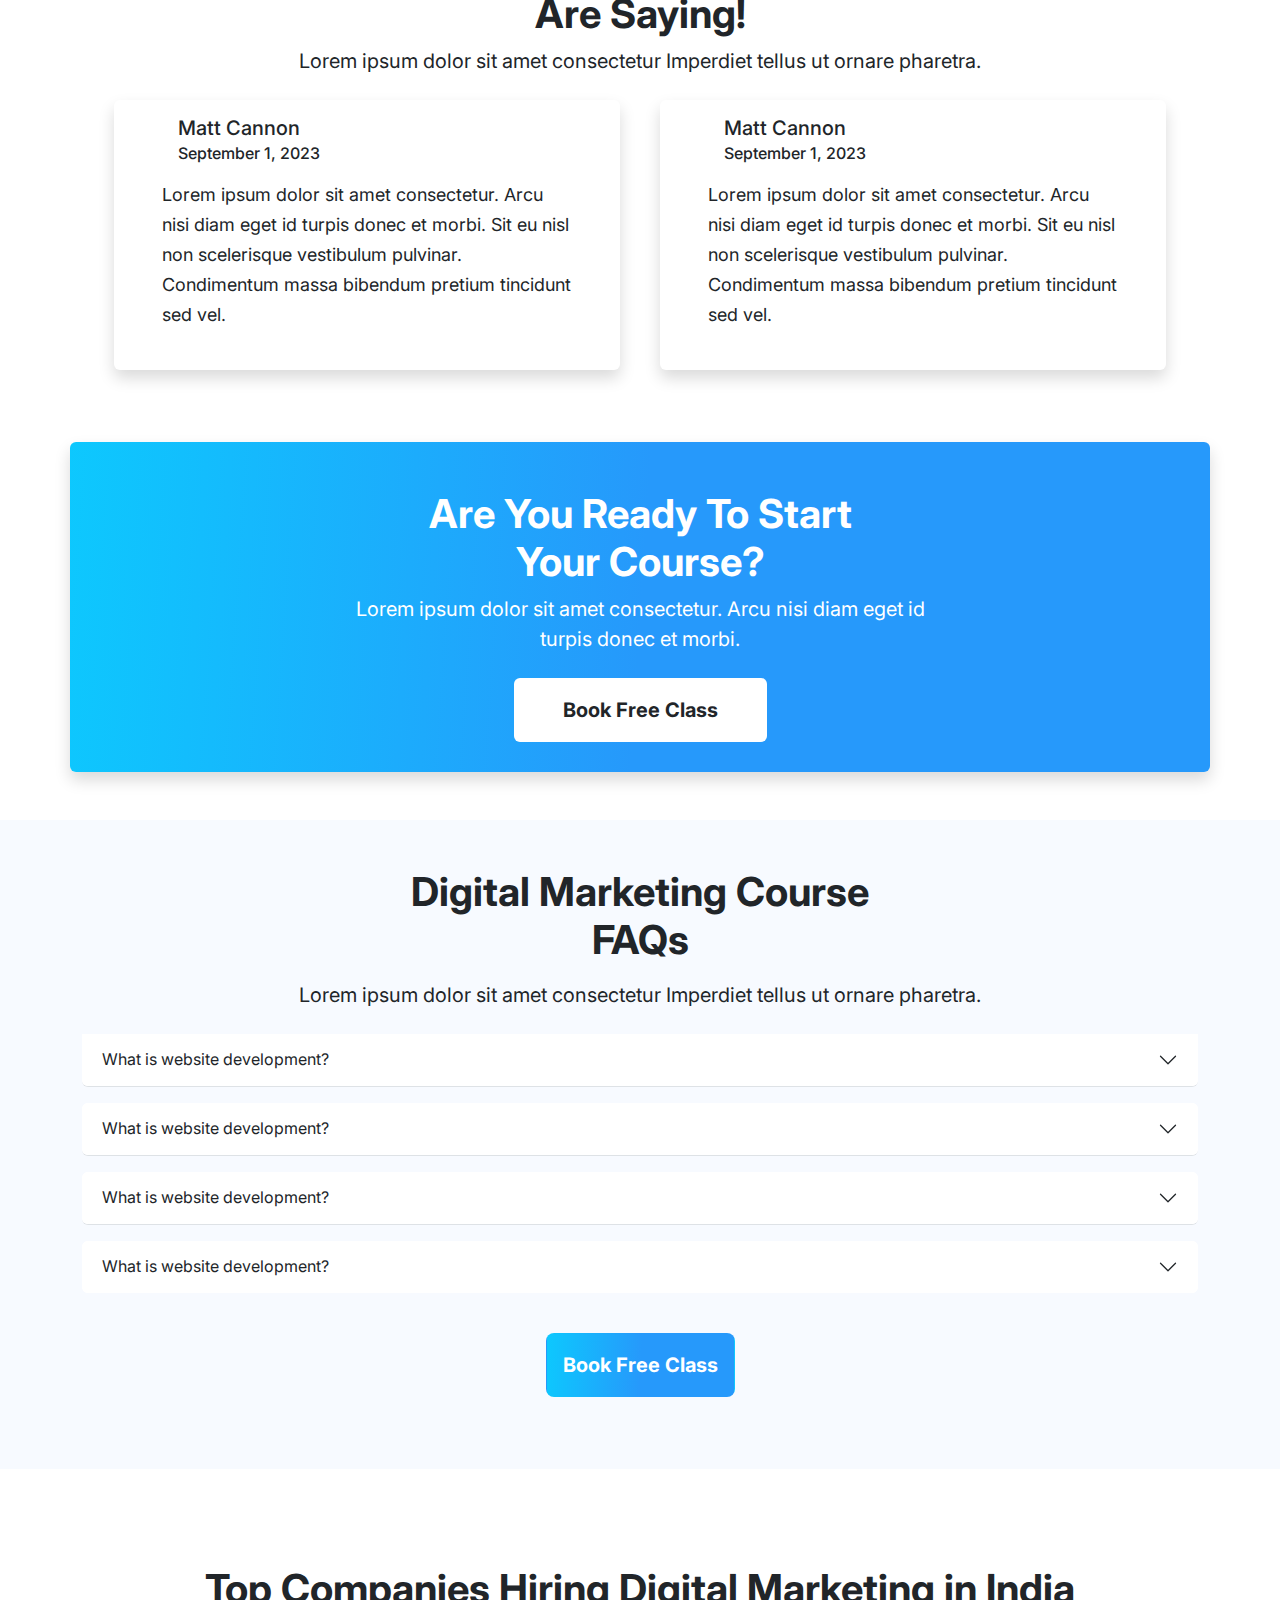
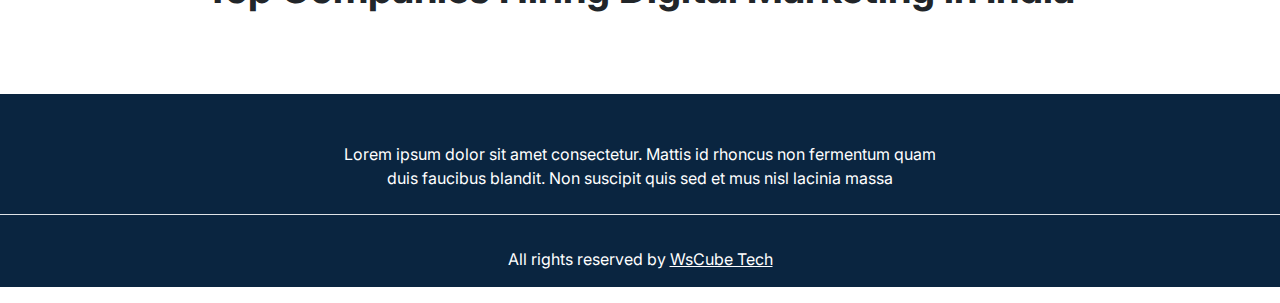
==== commit 3a868a71: "Complete" ====
--- a/figma.html
+++ b/figma.html
@@ -185,16 +185,16 @@
       <section class="carrieroption-dm-section">
         <div class="container text-center py-5">
           <h1 class="fw-bold pb-2s">Top career options in <br>Digital Marketing</h1>
-          <span>Lorem ipsum dolor sit amet consectetur Imperdiet tellus ut ornare pharetra.</span>
-          <div class="d-flex m-3 justify-content-between">
-          <div class="card p-2" style="width: 18rem;">
+          <p class="fs-5 py-2">Lorem ipsum dolor sit amet consectetur Imperdiet tellus ut ornare pharetra.</p>
+          <div class=" row row-cols-1 row-cols-sm-1 row-cols-lg-2">
+          <div class="col me-4 card p-2 mb-sm-3" style="width: 18rem;">
             <img src="./img/Edit Square.png" class="img-thumbnail m-4 p-3 dmimg" alt="..." height="30%" width="30%">
             <div class="card-body">
               <h5 class="card-title text-start fw-bold">Content Marketer</h5>
               <p class="card-text text-start">Lorem ipsum dolor sit amet consectetur. Imperdiet tellus ut ornare pharetra leo vestibulum at orci.</p>  
             </div>
           </div>
-          <div class="card p-2" style="width: 18rem;">
+          <div class="col me-4 card p-2 mb-sm-3" style="width: 18rem;">
             <img src="./img/Search.png" class="img-thumbnail m-4 p-3" alt="..." height="30%" width="30%">
             <div class="card-body">
               <h5 class="card-title text-start fw-bold">SEO Specialist</h5>
@@ -202,7 +202,7 @@
               
             </div>
           </div>
-          <div class="card p-2" style="width: 18rem;">
+          <div class="col me-4 card p-2 mb-sm-3" style="width: 18rem;">
             <img src="./img/3 User.png" class="img-thumbnail m-4 p-3" alt="..." height="30%" width="30%">
             <div class="card-body">
               <h5 class="card-title text-start fw-bold">Social Media Manager</h5>
@@ -210,7 +210,7 @@
               
             </div>
           </div>
-          <div class="card p-2" style="width: 18rem;">
+          <div class="col me-4 card p-2 mb-sm-3" style="width: 18rem;">
             <img src="./img/Activity.png" class="img-thumbnail m-4 p-3" alt="..." height="30%" width="30%">
             <div class="card-body">
               <h5 class="card-title text-start fw-bold">Marketing Analyst</h5>
@@ -261,8 +261,8 @@
             <button class="btn themeBtn my-4 px-4 py-3">Book Free Class</button>  
           </div> 
             <div class="col p-5 certificate-block" >
-              <div class="border p-3">
-                <img src="./img/image 134.png" alt="">
+              <div class="px-3 py-3 text-center shadow rounded bg-white">
+                <img src="./img/image 134.png" alt="" width="100%" height="100%">
               </div>
             </div>
             </div>
@@ -379,7 +379,7 @@
               <div>
               <h1 class="fw-bold text-white pt-5">Are You Ready To Start <br> Your Course?</h1>
               <p class="fs-5 mt-2 text-white">Lorem ipsum dolor sit amet consectetur. Arcu nisi diam eget id <br> turpis donec et morbi.</p>
-              <button class="btn btn-light mt-2 fw-bold fs-5 p-3 px-5">Book Free Class</button>
+              <button class="btn bg-white mt-2 fw-bold fs-5 p-3 px-5 my-btn">Book Free Class</button>
             </div>
             <div class="div-img2"></div>
             </div>
@@ -442,11 +442,9 @@
       <footer class="text-center">
         <img src="./img/logo_black 2.png" alt="" class="mt-5">
         <p class="text-white border-bottom pb-4">Lorem ipsum dolor sit amet consectetur. Mattis id rhoncus non fermentum quam <br>duis faucibus blandit. Non suscipit quis sed et mus nisl lacinia massa</p>
-        <p class="text-white py-3">All rights reserved by WsCube Tech</p>
+        <p class="text-white py-3">All rights reserved by <a href="#" class="text-white">WsCube Tech</a></p>
       </footer>
     </main> 
-
-
     <script src="https://cdn.jsdelivr.net/npm/@popperjs/core@2.11.8/dist/umd/popper.min.js" integrity="sha384-I7E8VVD/ismYTF4hNIPjVp/Zjvgyol6VFvRkX/vR+Vc4jQkC+hVqc2pM8ODewa9r" crossorigin="anonymous"></script>
     <script src="https://cdn.jsdelivr.net/npm/bootstrap@5.3.3/dist/js/bootstrap.min.js" integrity="sha384-0pUGZvbkm6XF6gxjEnlmuGrJXVbNuzT9qBBavbLwCsOGabYfZo0T0to5eqruptLy" crossorigin="anonymous"></script>
 </body>
--- a/css/style.css
+++ b/css/style.css
@@ -173,7 +173,7 @@
 .certificate-block{
     background-image: url(../img/image\ 136.png), url(../img/Ellipse\ 94.png);
     background-repeat: no-repeat, no-repeat;
-    background-position: 7% 10%,  65% 95%;
+    background-position: 3% 5%,  100% 100%;
 }
 
 .curriculum-block > .container p{
@@ -256,4 +256,9 @@
 
 footer{
     background-color: #0a2540;
+}
+
+.my-btn:hover{
+    border: 1px solid;
+    
 }